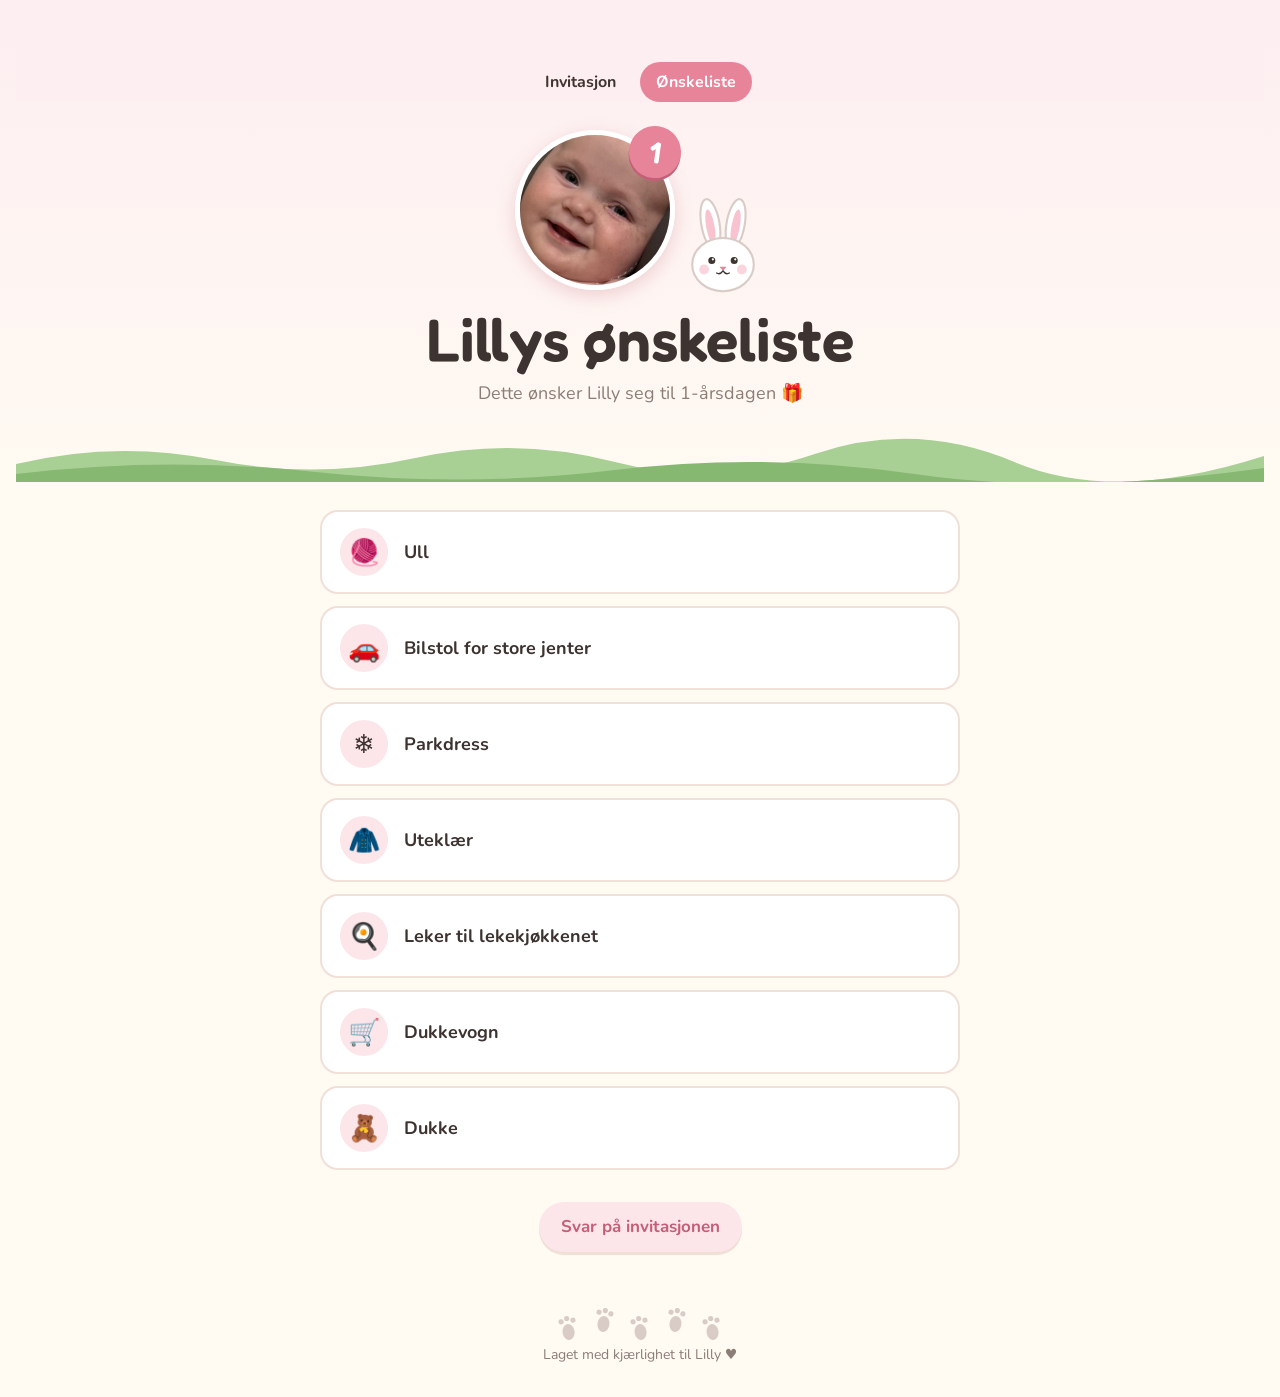
==== onskeliste.html @ 88087def "Selskapsinvitasjon, ønskeliste og flere bilder - Dato, tid, sted og servering for bursdagsselskapet " ====
<!doctype html>
<html lang="no">
<head>
  <meta charset="utf-8">
  <meta name="viewport" content="width=device-width, initial-scale=1">
  <title>Lillys ønskeliste</title>
  <link rel="preconnect" href="https://fonts.googleapis.com">
  <link rel="preconnect" href="https://fonts.gstatic.com" crossorigin>
  <link href="https://fonts.googleapis.com/css2?family=Fredoka:wght@500;600&family=Nunito:wght@400;600;700&display=swap" rel="stylesheet">
  <link rel="stylesheet" href="style.css">
</head>
<body>
  <!-- Kanin og pote, brukt flere steder -->
  <svg width="0" height="0" style="position:absolute" aria-hidden="true">
    <symbol id="bunny" viewBox="0 0 120 140">
      <ellipse cx="42" cy="40" rx="13" ry="36" fill="var(--fur)" stroke="var(--fur-line)" stroke-width="3" transform="rotate(-10 42 40)"/>
      <ellipse cx="42" cy="44" rx="6" ry="25" fill="#f8c3cf" transform="rotate(-10 42 44)"/>
      <ellipse cx="78" cy="40" rx="13" ry="36" fill="var(--fur)" stroke="var(--fur-line)" stroke-width="3" transform="rotate(10 78 40)"/>
      <ellipse cx="78" cy="44" rx="6" ry="25" fill="#f8c3cf" transform="rotate(10 78 44)"/>
      <ellipse cx="60" cy="98" rx="44" ry="38" fill="var(--fur)" stroke="var(--fur-line)" stroke-width="3"/>
      <circle cx="44" cy="92" r="5" fill="var(--ink)"/>
      <circle cx="76" cy="92" r="5" fill="var(--ink)"/>
      <circle cx="45.5" cy="90.5" r="1.6" fill="#fff"/>
      <circle cx="77.5" cy="90.5" r="1.6" fill="#fff"/>
      <circle cx="33" cy="105" r="7" fill="#f8c3cf" opacity=".7"/>
      <circle cx="87" cy="105" r="7" fill="#f8c3cf" opacity=".7"/>
      <path d="M55 101 h10 l-5 6 z" fill="var(--accent)"/>
      <path d="M60 107 q-4 6 -9 3 M60 107 q4 6 9 3" fill="none" stroke="var(--ink)" stroke-width="2" stroke-linecap="round"/>
    </symbol>
    <symbol id="paw" viewBox="0 0 18 24">
      <ellipse cx="9" cy="16" rx="6" ry="8"/>
      <circle cx="3" cy="5" r="2.6"/><circle cx="9" cy="2.6" r="2.6"/><circle cx="15" cy="5" r="2.6"/>
    </symbol>
  </svg>

  <header>
    <nav class="topnav" aria-label="Sider">
      <a href="index.html">Invitasjon</a>
      <a href="onskeliste.html" aria-current="page">Ønskeliste</a>
    </nav>
    <div class="hero-row" style="margin-top: 28px">
      <div class="hero-photo">
        <img src="bilder/lilly-hero.jpg" alt="Lilly smiler" width="160" height="160">
        <div class="badge" aria-hidden="true">1</div>
      </div>
      <div class="hero-bunny" aria-hidden="true">
        <svg viewBox="0 0 120 140"><use href="#bunny"/></svg>
      </div>
    </div>
    <h1>Lillys ønskeliste</h1>
    <p class="sub">Dette ønsker Lilly seg til 1-årsdagen 🎁</p>
    <svg class="meadow" viewBox="0 0 1000 48" preserveAspectRatio="none" aria-hidden="true">
      <path d="M0 30 Q80 6 160 26 T320 24 T480 28 T640 20 T800 28 T1000 22 V48 H0 Z" fill="var(--grass)"/>
      <path d="M0 40 Q120 22 240 38 T480 36 T720 40 T1000 34 V48 H0 Z" fill="var(--grass-dark)"/>
    </svg>
  </header>

  <div class="wrap">
    <main>
      <ul class="wishlist">
        <li><span class="ico" aria-hidden="true">🧶</span>Ull</li>
        <li><span class="ico" aria-hidden="true">🚗</span>Bilstol for store jenter</li>
        <li><span class="ico" aria-hidden="true">❄️</span>Parkdress</li>
        <li><span class="ico" aria-hidden="true">🧥</span>Uteklær</li>
        <li><span class="ico" aria-hidden="true">🍳</span>Leker til lekekjøkkenet</li>
        <li><span class="ico" aria-hidden="true">🛒</span>Dukkevogn</li>
        <li><span class="ico" aria-hidden="true">🧸</span>Dukke</li>
      </ul>
      <p class="page-end"><a class="btn ghost" href="index.html#rsvp">Svar på invitasjonen</a></p>
    </main>

    <footer>
      <div class="tracks" aria-hidden="true">
        <svg><use href="#paw"/></svg><svg><use href="#paw"/></svg><svg><use href="#paw"/></svg>
        <svg><use href="#paw"/></svg><svg><use href="#paw"/></svg>
      </div>
      Laget med kjærlighet til Lilly ♥
    </footer>
  </div>
</body>
</html>
---- style.css ----
:root {
      --bg: #fffaf2;
      --card: #ffffff;
      --ink: #3d3330;
      --muted: #8c7d76;
      --accent: #e8849a;
      --accent-dark: #c45f78;
      --soft: #fde6ea;
      --line: #f0e0d8;
      --grass: #a8cf94;
      --grass-dark: #86b872;
      --carrot: #f29a4a;
      --fur: #ffffff;
      --fur-line: #d9ccc6;
    }
    * { box-sizing: border-box; }
    body {
      margin: 0;
      background: var(--bg);
      color: var(--ink);
      font-family: "Nunito", system-ui, sans-serif;
      line-height: 1.5;
    }
    .wrap { max-width: 1000px; margin: 0 auto; padding: 0 16px; }
    h1, h2, .fredoka { font-family: "Fredoka", "Nunito", sans-serif; font-weight: 600; }

    /* Toppen: kanin på en eng */
    header {
      text-align: center; padding: 48px 16px 0;
      background: linear-gradient(#fdeef1, var(--bg));
      overflow: hidden;
    }
    .hero-row { display: flex; justify-content: center; align-items: flex-end; gap: 6px; }
    .hero-photo { position: relative; width: 160px; height: 160px; }
    .hero-photo img {
      width: 100%; height: 100%; object-fit: cover; display: block;
      border-radius: 50%; border: 5px solid #fff; box-shadow: 0 6px 18px rgba(196, 95, 120, .25);
    }
    .hero-bunny { width: 84px; margin-bottom: -4px; }
    .hero-bunny svg { width: 84px; height: auto; display: block; animation: hop 3.2s ease-in-out infinite; }
    .badge {
      position: absolute; right: -6px; top: -4px;
      width: 52px; height: 52px; border-radius: 50%;
      display: grid; place-items: center;
      background: var(--accent); color: #fff;
      font-family: "Fredoka", sans-serif; font-weight: 600; font-size: 30px;
      box-shadow: 0 3px 0 var(--accent-dark);
      transform: rotate(8deg);
    }
    @keyframes hop {
      0%, 70%, 100% { transform: translateY(0); }
      80% { transform: translateY(-14px); }
      90% { transform: translateY(0); }
    }
    @media (prefers-reduced-motion: reduce) { .hero-bunny svg { animation: none; } }
    h1 { font-size: clamp(36px, 8vw, 60px); line-height: 1.1; margin: 16px 0 8px; }
    .eyebrow { display: inline-block; margin: 0 0 4px; padding: 4px 14px; border-radius: 999px; background: var(--soft); color: var(--accent-dark); font-weight: 700; font-size: 14px; }
    .sub { color: var(--muted); font-size: 18px; margin: 0 0 28px; }
    .topnav { display: flex; justify-content: center; gap: 8px; padding: 14px 16px 0; background: #fdeef1; }
    .topnav a { padding: 8px 16px; border-radius: 999px; color: var(--ink); font-weight: 700; text-decoration: none; }
    .topnav a:hover { background: var(--soft); }
    .topnav a[aria-current="page"] { background: var(--accent); color: #fff; }
    .topnav a:focus-visible, .btn:focus-visible { outline: 2px solid var(--accent-dark); outline-offset: 2px; }
    .meadow { display: block; width: 100%; height: 48px; margin-top: -1px; }

    /* Bildegalleri */
    .gallery { columns: 2; column-gap: 12px; margin-top: 32px; }
    @media (min-width: 720px) { .gallery { columns: 3; } }
    .photo {
      break-inside: avoid; margin: 0 0 12px;
      border-radius: 18px; overflow: hidden; background: var(--soft);
    }
    .photo img { display: block; width: 100%; height: auto; }
    .placeholder {
      display: grid; place-content: center; justify-items: center; gap: 6px;
      color: var(--accent-dark); font-weight: 700; font-size: 14px;
      background: var(--soft);
    }
    .placeholder svg { width: 44px; height: auto; opacity: .55; }

    /* Skjema med kanin som titter over kanten */
    .rsvp {
      position: relative;
      max-width: 440px; margin: 120px auto 56px;
      background: var(--card); border: 2px solid var(--line);
      border-radius: 24px; padding: 32px 24px 28px;
    }
    .peek {
      position: absolute; left: 50%; top: -86px; width: 96px;
      transform: translateX(-50%); z-index: -1;
    }
    .rsvp h2 { font-size: 30px; margin: 0 0 8px; text-align: center; }
    .rsvp .lead { text-align: center; color: var(--muted); margin: 0 0 20px; }
    label.field { display: block; font-weight: 700; margin-bottom: 6px; }
    input[type="text"] {
      width: 100%; padding: 12px 14px; font: inherit;
      border: 2px solid var(--line); border-radius: 14px; background: var(--bg);
    }
    input[type="text"]:focus { outline: 2px solid var(--accent); outline-offset: 1px; }
    .choices { display: grid; grid-template-columns: 1fr 1fr; gap: 10px; margin: 18px 0 22px; border: 0; padding: 0; }
    .choices legend { font-weight: 700; margin-bottom: 6px; padding: 0; }
    .choices label { display: flex; }
    .choices label { position: relative; }
    .choices input { position: absolute; opacity: 0; width: 1px; height: 1px; }
    .choices span {
      flex: 1; display: grid; place-items: center; text-align: center; padding: 12px; cursor: pointer;
      border: 2px solid var(--line); border-radius: 14px; font-weight: 600;
    }
    .choices input:checked + span { background: var(--soft); border-color: var(--accent); color: var(--accent-dark); }
    .choices input:focus-visible + span { outline: 2px solid var(--accent); outline-offset: 1px; }
    .honey { position: absolute; left: -9999px; }
    button {
      width: 100%; padding: 14px; font: inherit; font-weight: 700; font-size: 17px;
      color: #fff; background: var(--accent); border: 0; border-radius: 999px; cursor: pointer;
      box-shadow: 0 3px 0 var(--accent-dark);
    }
    button:hover { background: var(--accent-dark); }
    button:active { transform: translateY(2px); box-shadow: 0 1px 0 var(--accent-dark); }
    button:disabled { opacity: .6; cursor: default; }
    .msg { text-align: center; margin: 14px 0 0; min-height: 1.5em; font-weight: 600; }
    .msg.error { color: #b3261e; }
    .thanks { text-align: center; font-size: 18px; }
    .thanks strong { display: block; font-family: "Fredoka", sans-serif; font-weight: 600; font-size: 28px; margin-bottom: 4px; }

    /* Bunnen: kaninspor */
    footer { text-align: center; color: var(--muted); font-size: 14px; padding-bottom: 32px; }
    .tracks { display: flex; justify-content: center; gap: 18px; margin-bottom: 12px; }
    .tracks svg { width: 18px; height: 24px; fill: var(--fur-line); }
    .tracks svg:nth-child(odd) { transform: translateY(8px) rotate(-8deg); }
    .tracks svg:nth-child(even) { transform: rotate(8deg); }
  
    /* Selskapet: tid, sted og servering */
    .party {
      max-width: 640px; margin: 8px auto 0; padding: 28px 24px;
      background: var(--card); border: 2px solid var(--line); border-radius: 24px; text-align: center;
    }
    .party h2 { font-size: 30px; margin: 0 0 4px; }
    .party .lead { margin: 0 0 20px; color: var(--muted); }
    .facts { display: grid; grid-template-columns: repeat(auto-fit, minmax(210px, 1fr)); gap: 12px; margin: 0; padding: 0; list-style: none; text-align: left; }
    .facts li { display: flex; gap: 12px; align-items: center; padding: 12px 14px; background: var(--bg); border: 2px solid var(--line); border-radius: 16px; }
    .facts .ico { font-size: 26px; line-height: 1; }
    .facts small { display: block; color: var(--muted); font-weight: 600; }
    .facts strong { font-family: "Fredoka", "Nunito", sans-serif; font-weight: 600; font-size: 19px; }
    .actions { display: flex; flex-wrap: wrap; justify-content: center; gap: 10px; margin-top: 22px; }
    .btn {
      display: inline-block; width: auto; padding: 12px 22px; font-weight: 700; font-size: 17px; text-decoration: none;
      color: #fff; background: var(--accent); border-radius: 999px; box-shadow: 0 3px 0 var(--accent-dark);
    }
    .btn:hover { background: var(--accent-dark); }
    .btn.ghost { color: var(--accent-dark); background: var(--soft); box-shadow: 0 3px 0 var(--line); }
    .btn.ghost:hover { background: #fbd6dd; }
    .section-title { text-align: center; font-size: 28px; margin: 40px 0 0; }

    /* Ønskeliste */
    .wishlist { list-style: none; margin: 28px auto 0; padding: 0; max-width: 640px; display: grid; gap: 12px; }
    .wishlist li {
      display: flex; align-items: center; gap: 16px; padding: 16px 18px;
      background: var(--card); border: 2px solid var(--line); border-radius: 18px;
      font-size: 18px; font-weight: 700;
    }
    .wishlist .ico { flex: none; width: 48px; height: 48px; display: grid; place-items: center; font-size: 26px; background: var(--soft); border-radius: 50%; }
    .page-end { text-align: center; margin: 32px 0 56px; }
    html { scroll-behavior: smooth; }
    @media (prefers-reduced-motion: reduce) { html { scroll-behavior: auto; } }
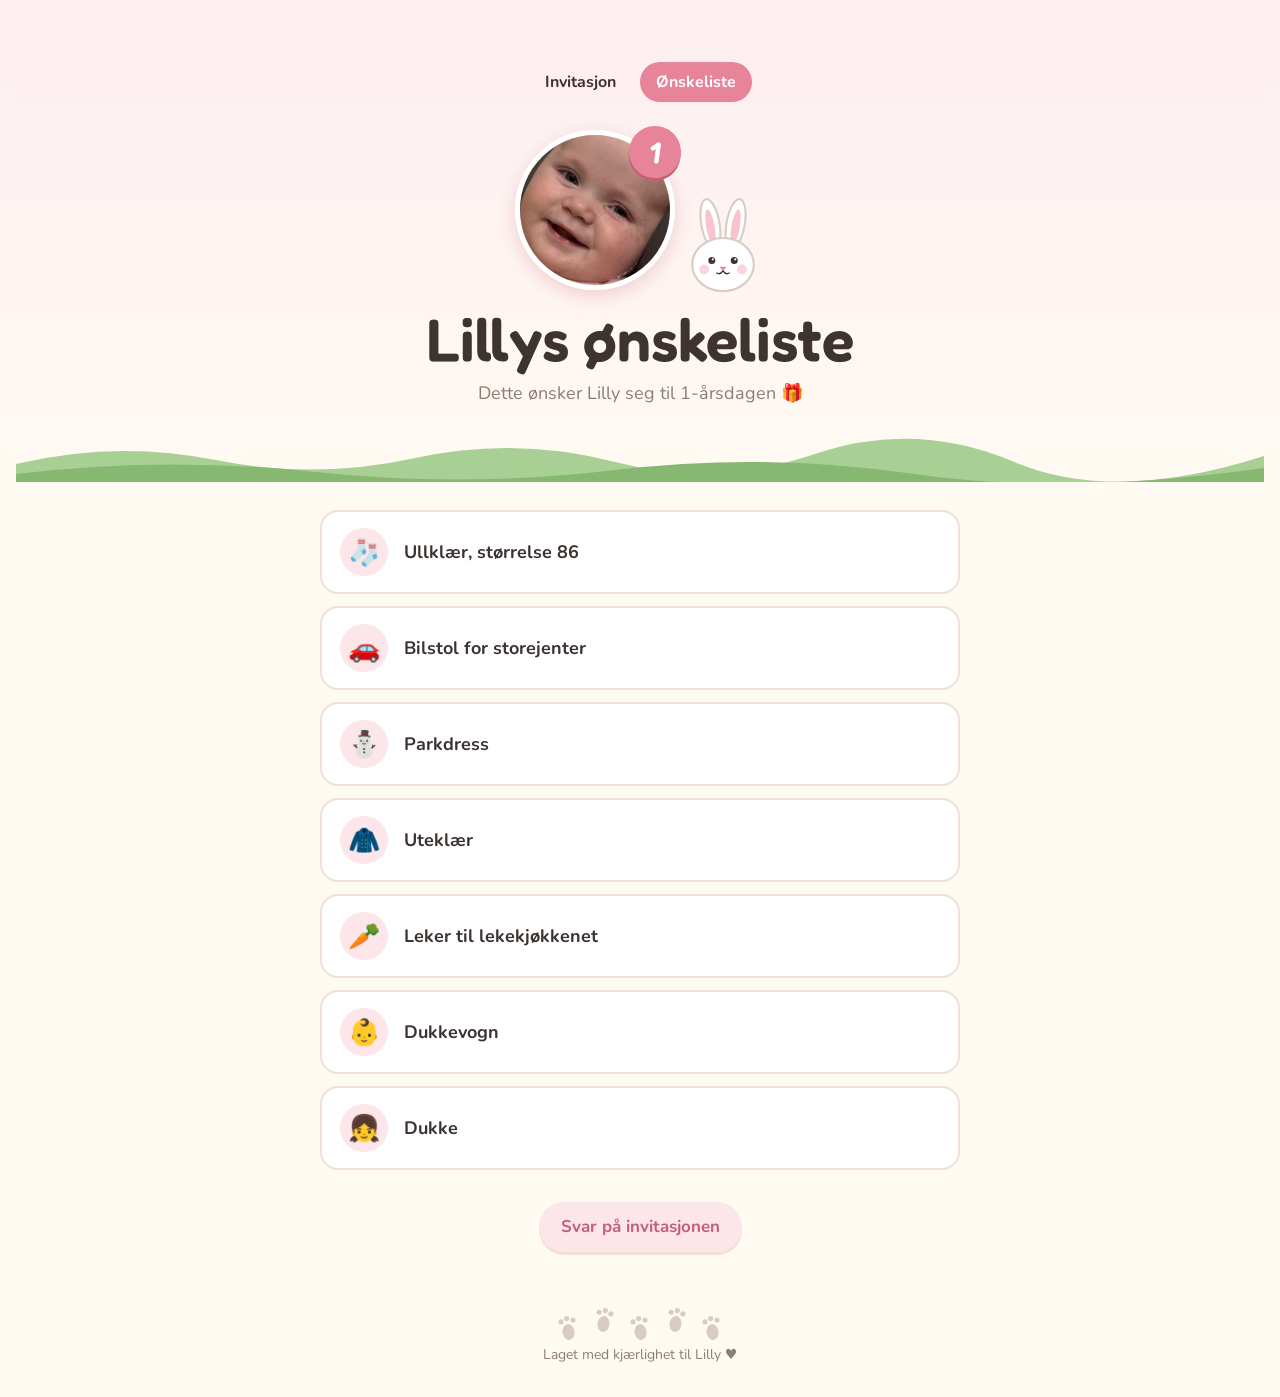
==== commit 83bee58a: "Ønskeliste: ikoner som passer bedre, ullklær str. 86, storejenter Co-Authored-By: Claude Sonnet 5.5 " ====
--- a/onskeliste.html
+++ b/onskeliste.html
@@ -58,13 +58,13 @@
   <div class="wrap">
     <main>
       <ul class="wishlist">
-        <li><span class="ico" aria-hidden="true">🧶</span>Ull</li>
-        <li><span class="ico" aria-hidden="true">🚗</span>Bilstol for store jenter</li>
-        <li><span class="ico" aria-hidden="true">❄️</span>Parkdress</li>
+        <li><span class="ico" aria-hidden="true">🧦</span>Ullklær, størrelse 86</li>
+        <li><span class="ico" aria-hidden="true">🚗</span>Bilstol for storejenter</li>
+        <li><span class="ico" aria-hidden="true">⛄</span>Parkdress</li>
         <li><span class="ico" aria-hidden="true">🧥</span>Uteklær</li>
-        <li><span class="ico" aria-hidden="true">🍳</span>Leker til lekekjøkkenet</li>
-        <li><span class="ico" aria-hidden="true">🛒</span>Dukkevogn</li>
-        <li><span class="ico" aria-hidden="true">🧸</span>Dukke</li>
+        <li><span class="ico" aria-hidden="true">🥕</span>Leker til lekekjøkkenet</li>
+        <li><span class="ico" aria-hidden="true">👶</span>Dukkevogn</li>
+        <li><span class="ico" aria-hidden="true">👧</span>Dukke</li>
       </ul>
       <p class="page-end"><a class="btn ghost" href="index.html#rsvp">Svar på invitasjonen</a></p>
     </main>
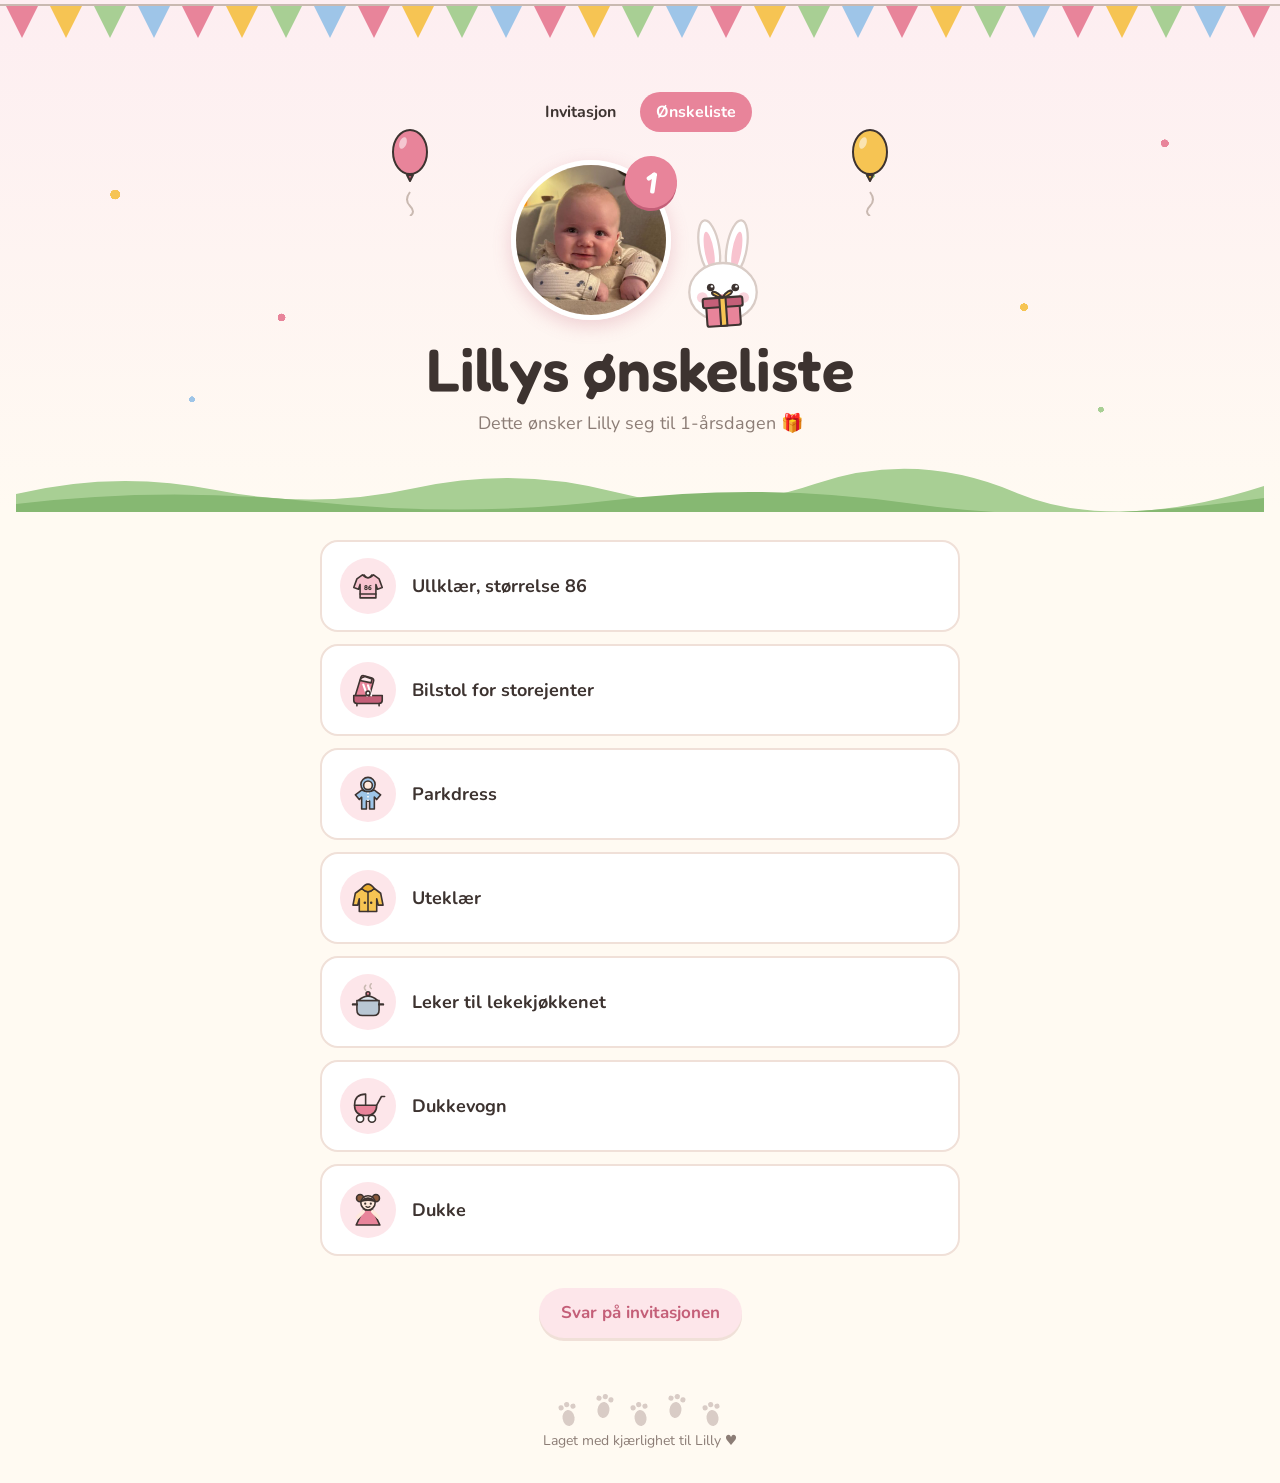
==== commit f3a4ea64: "Egne ikoner til ønskelisten og lekende topp med girlander, ballonger og gave Co-Authored-By: Claude " ====
--- a/onskeliste.html
+++ b/onskeliste.html
@@ -34,6 +34,30 @@
   </svg>
 
   <header>
+    <svg class="bunting" aria-hidden="true">
+      <defs>
+        <pattern id="flags" width="176" height="46" patternUnits="userSpaceOnUse">
+          <polygon points="6,6 38,6 22,38" fill="#e8849a"/>
+          <polygon points="50,6 82,6 66,38" fill="#f6c453"/>
+          <polygon points="94,6 126,6 110,38" fill="#a8cf94"/>
+          <polygon points="138,6 170,6 154,38" fill="#9ec5e8"/>
+        </pattern>
+      </defs>
+      <rect x="0" y="0" width="100%" height="46" fill="url(#flags)"/>
+      <line x1="0" y1="5" x2="100%" y2="5" stroke="#c9b9b1" stroke-width="2"/>
+    </svg>
+    <svg class="balloon left" viewBox="0 0 40 90" aria-hidden="true">
+      <path d="M20 66 q-6 8 0 14 q6 6 0 10" fill="none" stroke="#c9b9b1" stroke-width="2"/>
+      <ellipse cx="20" cy="26" rx="17" ry="22" fill="#e8849a" stroke="#3d3330" stroke-width="2"/>
+      <path d="M17 49 h6 l-3 6z" fill="#c45f78" stroke="#3d3330" stroke-width="2" stroke-linejoin="round"/>
+      <ellipse cx="13" cy="17" rx="3.5" ry="6" fill="#fff" opacity=".55" transform="rotate(20 13 17)"/>
+    </svg>
+    <svg class="balloon right" viewBox="0 0 40 90" aria-hidden="true">
+      <path d="M20 66 q6 8 0 14 q-6 6 0 10" fill="none" stroke="#c9b9b1" stroke-width="2"/>
+      <ellipse cx="20" cy="26" rx="17" ry="22" fill="#f6c453" stroke="#3d3330" stroke-width="2"/>
+      <path d="M17 49 h6 l-3 6z" fill="#e9ad2f" stroke="#3d3330" stroke-width="2" stroke-linejoin="round"/>
+      <ellipse cx="13" cy="17" rx="3.5" ry="6" fill="#fff" opacity=".55" transform="rotate(20 13 17)"/>
+    </svg>
     <nav class="topnav" aria-label="Sider">
       <a href="index.html">Invitasjon</a>
       <a href="onskeliste.html" aria-current="page">Ønskeliste</a>
@@ -44,7 +68,8 @@
         <div class="badge" aria-hidden="true">1</div>
       </div>
       <div class="hero-bunny" aria-hidden="true">
-        <svg viewBox="0 0 120 140"><use href="#bunny"/></svg>
+        <svg class="bunny" viewBox="0 0 120 140"><use href="#bunny"/></svg>
+        <svg class="gift" viewBox="0 0 44 44"><rect x="6" y="19" width="32" height="21" rx="2" fill="#e8849a" stroke="#3d3330" stroke-width="2" stroke-linejoin="round"/><rect x="3" y="13" width="38" height="9" rx="2" fill="#c45f78" stroke="#3d3330" stroke-width="2" stroke-linejoin="round"/><rect x="19" y="13" width="6" height="27" fill="#f6c453" stroke="#3d3330" stroke-width="2" stroke-linejoin="round"/><path d="M22 13 C13 1 6 10 22 13 C38 10 31 1 22 13Z" fill="#f6c453" stroke="#3d3330" stroke-width="2" stroke-linejoin="round"/></svg>
       </div>
     </div>
     <h1>Lillys ønskeliste</h1>
@@ -58,13 +83,41 @@
   <div class="wrap">
     <main>
       <ul class="wishlist">
-        <li><span class="ico" aria-hidden="true">🧦</span>Ullklær, størrelse 86</li>
-        <li><span class="ico" aria-hidden="true">🚗</span>Bilstol for storejenter</li>
-        <li><span class="ico" aria-hidden="true">⛄</span>Parkdress</li>
-        <li><span class="ico" aria-hidden="true">🧥</span>Uteklær</li>
-        <li><span class="ico" aria-hidden="true">🥕</span>Leker til lekekjøkkenet</li>
-        <li><span class="ico" aria-hidden="true">👶</span>Dukkevogn</li>
-        <li><span class="ico" aria-hidden="true">👧</span>Dukke</li>
+        <li><span class="ico" aria-hidden="true"><svg viewBox="0 0 48 48" width="34" height="34"><path d="M17 10 L10 15 L6 26 L12 28 L14 22 V39 H34 V22 L36 28 L42 26 L38 15 L31 10 Q24 17 17 10Z" fill="#f8c3cf" stroke="#3d3330" stroke-width="2" stroke-linejoin="round" stroke-linecap="round"/>
+<path d="M14 34 H34" fill="none" stroke="#3d3330" stroke-width="2" stroke-linejoin="round" stroke-linecap="round"/>
+<path d="M19 10 Q24 17 29 10" fill="#fde6ea" stroke="#3d3330" stroke-width="2" stroke-linejoin="round" stroke-linecap="round"/>
+<text x="24" y="29" text-anchor="middle" font-family="Fredoka, sans-serif" font-weight="600" font-size="9" fill="#3d3330">86</text></svg></span>Ullklær, størrelse 86</li>
+        <li><span class="ico" aria-hidden="true"><svg viewBox="0 0 48 48" width="34" height="34"><path d="M6 31 H42 V37 Q42 41 38 41 H10 Q6 41 6 37Z" fill="#c45f78" stroke="#3d3330" stroke-width="2" stroke-linejoin="round" stroke-linecap="round"/>
+<path d="M8 31 L15 8 Q16 5 19 6 L29 9 Q32 10 31 13 L26 31Z" fill="#e8849a" stroke="#3d3330" stroke-width="2" stroke-linejoin="round" stroke-linecap="round"/>
+<path d="M15.5 9 L20 7 L29 10 L28 15 L14 12Z" fill="#fde6ea" stroke="#3d3330" stroke-width="2" stroke-linejoin="round" stroke-linecap="round"/>
+<path d="M18 17 L23 31 M24 18 L28 31" fill="none" stroke="#fff" stroke-width="2.6" stroke-linecap="round"/>
+<circle cx="24" cy="28" r="2.6" fill="#fff" stroke="#3d3330" stroke-width="2" stroke-linejoin="round" stroke-linecap="round"/>
+<path d="M10 41 V44 M38 41 V44" fill="none" stroke="#3d3330" stroke-width="2" stroke-linejoin="round" stroke-linecap="round"/></svg></span>Bilstol for storejenter</li>
+        <li><span class="ico" aria-hidden="true"><svg viewBox="0 0 48 48" width="34" height="34"><path d="M16 19 Q24 23 32 19 L40 25 L35 31 L32 28 V43 H26 V33 H22 V43 H16 V28 L13 31 L8 25Z" fill="#9ec5e8" stroke="#3d3330" stroke-width="2" stroke-linejoin="round" stroke-linecap="round"/>
+<circle cx="24" cy="12" r="9" fill="#9ec5e8" stroke="#3d3330" stroke-width="2" stroke-linejoin="round" stroke-linecap="round"/>
+<circle cx="24" cy="13" r="5.5" fill="#ffe9dc" stroke="#3d3330" stroke-width="2" stroke-linejoin="round" stroke-linecap="round"/>
+<path d="M24 22 V33" fill="none" stroke="#fff" stroke-width="2" stroke-dasharray="2 2.4"/></svg></span>Parkdress</li>
+        <li><span class="ico" aria-hidden="true"><svg viewBox="0 0 48 48" width="34" height="34"><path d="M16 12 L8 18 L5 33 H11 L13 25 V41 H35 V25 L37 33 H43 L40 18 L32 12 Q24 20 16 12Z" fill="#f6c453" stroke="#3d3330" stroke-width="2" stroke-linejoin="round" stroke-linecap="round"/>
+<path d="M16 12 Q24 1 32 12 Q24 20 16 12Z" fill="#e9ad2f" stroke="#3d3330" stroke-width="2" stroke-linejoin="round" stroke-linecap="round"/>
+<path d="M24 17 V41" fill="none" stroke="#3d3330" stroke-width="2" stroke-linejoin="round" stroke-linecap="round"/>
+<circle cx="20" cy="30" r="1.6" fill="#3d3330"/><circle cx="28" cy="30" r="1.6" fill="#3d3330"/></svg></span>Uteklær</li>
+        <li><span class="ico" aria-hidden="true"><svg viewBox="0 0 48 48" width="34" height="34"><path d="M10 22 H38 V34 Q38 41 31 41 H17 Q10 41 10 34Z" fill="#b9c7d4" stroke="#3d3330" stroke-width="2" stroke-linejoin="round" stroke-linecap="round"/>
+<path d="M10 27 H5 M38 27 H43" fill="none" stroke="#3d3330" stroke-width="3" stroke-linecap="round"/>
+<path d="M12 22 Q24 11 36 22Z" fill="#dbe4ec" stroke="#3d3330" stroke-width="2" stroke-linejoin="round" stroke-linecap="round"/>
+<circle cx="24" cy="13.5" r="2.4" fill="#e8849a" stroke="#3d3330" stroke-width="2" stroke-linejoin="round" stroke-linecap="round"/>
+<path d="M17 8 q-3 -3 0 -6 M24 6 q-3 -3 0 -6" fill="none" stroke="#c9b9b1" stroke-width="2" stroke-linecap="round" transform="translate(4 1)"/></svg></span>Leker til lekekjøkkenet</li>
+        <li><span class="ico" aria-hidden="true"><svg viewBox="0 0 48 48" width="34" height="34"><path d="M7 23 H35 Q35 36 21 36 Q7 36 7 23Z" fill="#e8849a" stroke="#3d3330" stroke-width="2" stroke-linejoin="round" stroke-linecap="round"/>
+<path d="M7 23 Q7 9 21 9 V23Z" fill="#fde6ea" stroke="#3d3330" stroke-width="2" stroke-linejoin="round" stroke-linecap="round"/>
+<path d="M35 23 L41 12 H45" fill="none" stroke="#3d3330" stroke-width="2" stroke-linejoin="round" stroke-linecap="round"/>
+<circle cx="14" cy="40" r="4.5" fill="#fff" stroke="#3d3330" stroke-width="2" stroke-linejoin="round" stroke-linecap="round"/><circle cx="29" cy="40" r="4.5" fill="#fff" stroke="#3d3330" stroke-width="2" stroke-linejoin="round" stroke-linecap="round"/>
+<path d="M14 36 V35 M29 36 V35" fill="none" stroke="#3d3330" stroke-width="2" stroke-linejoin="round" stroke-linecap="round"/></svg></span>Dukkevogn</li>
+        <li><span class="ico" aria-hidden="true"><svg viewBox="0 0 48 48" width="34" height="34"><path d="M18 24 H30 L39 43 H9Z" fill="#e8849a" stroke="#3d3330" stroke-width="2" stroke-linejoin="round" stroke-linecap="round"/>
+<path d="M18 26 L11 33 M30 26 L37 33" fill="none" stroke="#ffe9dc" stroke-width="4.5" stroke-linecap="round"/>
+<circle cx="14" cy="9" r="4.5" fill="#8a5a3c" stroke="#3d3330" stroke-width="2" stroke-linejoin="round" stroke-linecap="round"/><circle cx="34" cy="9" r="4.5" fill="#8a5a3c" stroke="#3d3330" stroke-width="2" stroke-linejoin="round" stroke-linecap="round"/>
+<circle cx="24" cy="15" r="9" fill="#ffe9dc" stroke="#3d3330" stroke-width="2" stroke-linejoin="round" stroke-linecap="round"/>
+<path d="M15.5 13 Q24 5 32.5 13 Q24 10 15.5 13Z" fill="#8a5a3c" stroke="#3d3330" stroke-width="2" stroke-linejoin="round" stroke-linecap="round"/>
+<circle cx="20.5" cy="16" r="1.4" fill="#3d3330"/><circle cx="27.5" cy="16" r="1.4" fill="#3d3330"/>
+<path d="M21.5 19.5 Q24 21.5 26.5 19.5" fill="none" stroke="#3d3330" stroke-width="1.6" stroke-linecap="round"/></svg></span>Dukke</li>
       </ul>
       <p class="page-end"><a class="btn ghost" href="index.html#rsvp">Svar på invitasjonen</a></p>
     </main>
--- a/style.css
+++ b/style.css
@@ -26,6 +26,7 @@
 
     /* Toppen: kanin på en eng */
     header {
+      position: relative;
       text-align: center; padding: 48px 16px 0;
       background: linear-gradient(#fdeef1, var(--bg));
       overflow: hidden;
@@ -36,8 +37,9 @@
       width: 100%; height: 100%; object-fit: cover; display: block;
       border-radius: 50%; border: 5px solid #fff; box-shadow: 0 6px 18px rgba(196, 95, 120, .25);
     }
-    .hero-bunny { width: 84px; margin-bottom: -4px; }
-    .hero-bunny svg { width: 84px; height: auto; display: block; animation: hop 3.2s ease-in-out infinite; }
+    .hero-bunny { position: relative; width: 92px; margin-bottom: -4px; animation: hop 3.2s ease-in-out infinite; }
+    .hero-bunny svg.bunny { width: 92px; height: auto; display: block; }
+    .hero-bunny .gift { position: absolute; left: 50%; bottom: -6px; width: 46px; height: 46px; transform: translateX(-50%) rotate(-4deg); }
     .badge {
       position: absolute; right: -6px; top: -4px;
       width: 52px; height: 52px; border-radius: 50%;
@@ -52,11 +54,11 @@
       80% { transform: translateY(-14px); }
       90% { transform: translateY(0); }
     }
-    @media (prefers-reduced-motion: reduce) { .hero-bunny svg { animation: none; } }
+    @media (prefers-reduced-motion: reduce) { .hero-bunny { animation: none; } }
     h1 { font-size: clamp(36px, 8vw, 60px); line-height: 1.1; margin: 16px 0 8px; }
     .eyebrow { display: inline-block; margin: 0 0 4px; padding: 4px 14px; border-radius: 999px; background: var(--soft); color: var(--accent-dark); font-weight: 700; font-size: 14px; }
     .sub { color: var(--muted); font-size: 18px; margin: 0 0 28px; }
-    .topnav { display: flex; justify-content: center; gap: 8px; padding: 14px 16px 0; background: #fdeef1; }
+    .topnav { display: flex; justify-content: center; gap: 8px; padding: 14px 16px 0; }
     .topnav a { padding: 8px 16px; border-radius: 999px; color: var(--ink); font-weight: 700; text-decoration: none; }
     .topnav a:hover { background: var(--soft); }
     .topnav a[aria-current="page"] { background: var(--accent); color: #fff; }
@@ -158,7 +160,30 @@
       background: var(--card); border: 2px solid var(--line); border-radius: 18px;
       font-size: 18px; font-weight: 700;
     }
-    .wishlist .ico { flex: none; width: 48px; height: 48px; display: grid; place-items: center; font-size: 26px; background: var(--soft); border-radius: 50%; }
+    .wishlist .ico { flex: none; width: 56px; height: 56px; display: grid; place-items: center; background: var(--soft); border-radius: 50%; }
+    .wishlist .ico svg { width: 38px; height: 38px; display: block; }
     .page-end { text-align: center; margin: 32px 0 56px; }
     html { scroll-behavior: smooth; }
     @media (prefers-reduced-motion: reduce) { html { scroll-behavior: auto; } }
+
+    /* Toppen: girlander, ballonger og konfetti */
+    header::before {
+      content: ""; position: absolute; inset: 0; pointer-events: none;
+      background-image:
+        radial-gradient(circle 5px at 9% 38%, #f6c453 96%, transparent),
+        radial-gradient(circle 4px at 22% 62%, #e8849a 96%, transparent),
+        radial-gradient(circle 4px at 31% 30%, #9ec5e8 96%, transparent),
+        radial-gradient(circle 5px at 68% 34%, #a8cf94 96%, transparent),
+        radial-gradient(circle 4px at 80% 60%, #f6c453 96%, transparent),
+        radial-gradient(circle 4px at 91% 28%, #e8849a 96%, transparent),
+        radial-gradient(circle 3px at 15% 78%, #9ec5e8 96%, transparent),
+        radial-gradient(circle 3px at 86% 80%, #a8cf94 96%, transparent);
+    }
+    header > * { position: relative; z-index: 1; }
+    .bunting { position: absolute; top: 0; left: 0; width: 100%; height: 46px; display: block; z-index: 1; }
+    .balloon { position: absolute; top: 126px; width: 40px; height: 90px; z-index: 1; animation: float 4.5s ease-in-out infinite; }
+    .balloon.left { left: clamp(6px, calc(50% - 250px), 400px); }
+    .balloon.right { right: clamp(6px, calc(50% - 250px), 400px); animation-delay: -2s; }
+    @keyframes float { 0%, 100% { transform: translateY(0) rotate(-3deg); } 50% { transform: translateY(-8px) rotate(3deg); } }
+    @media (prefers-reduced-motion: reduce) { .balloon { animation: none; } }
+    .topnav { padding-top: 44px; }
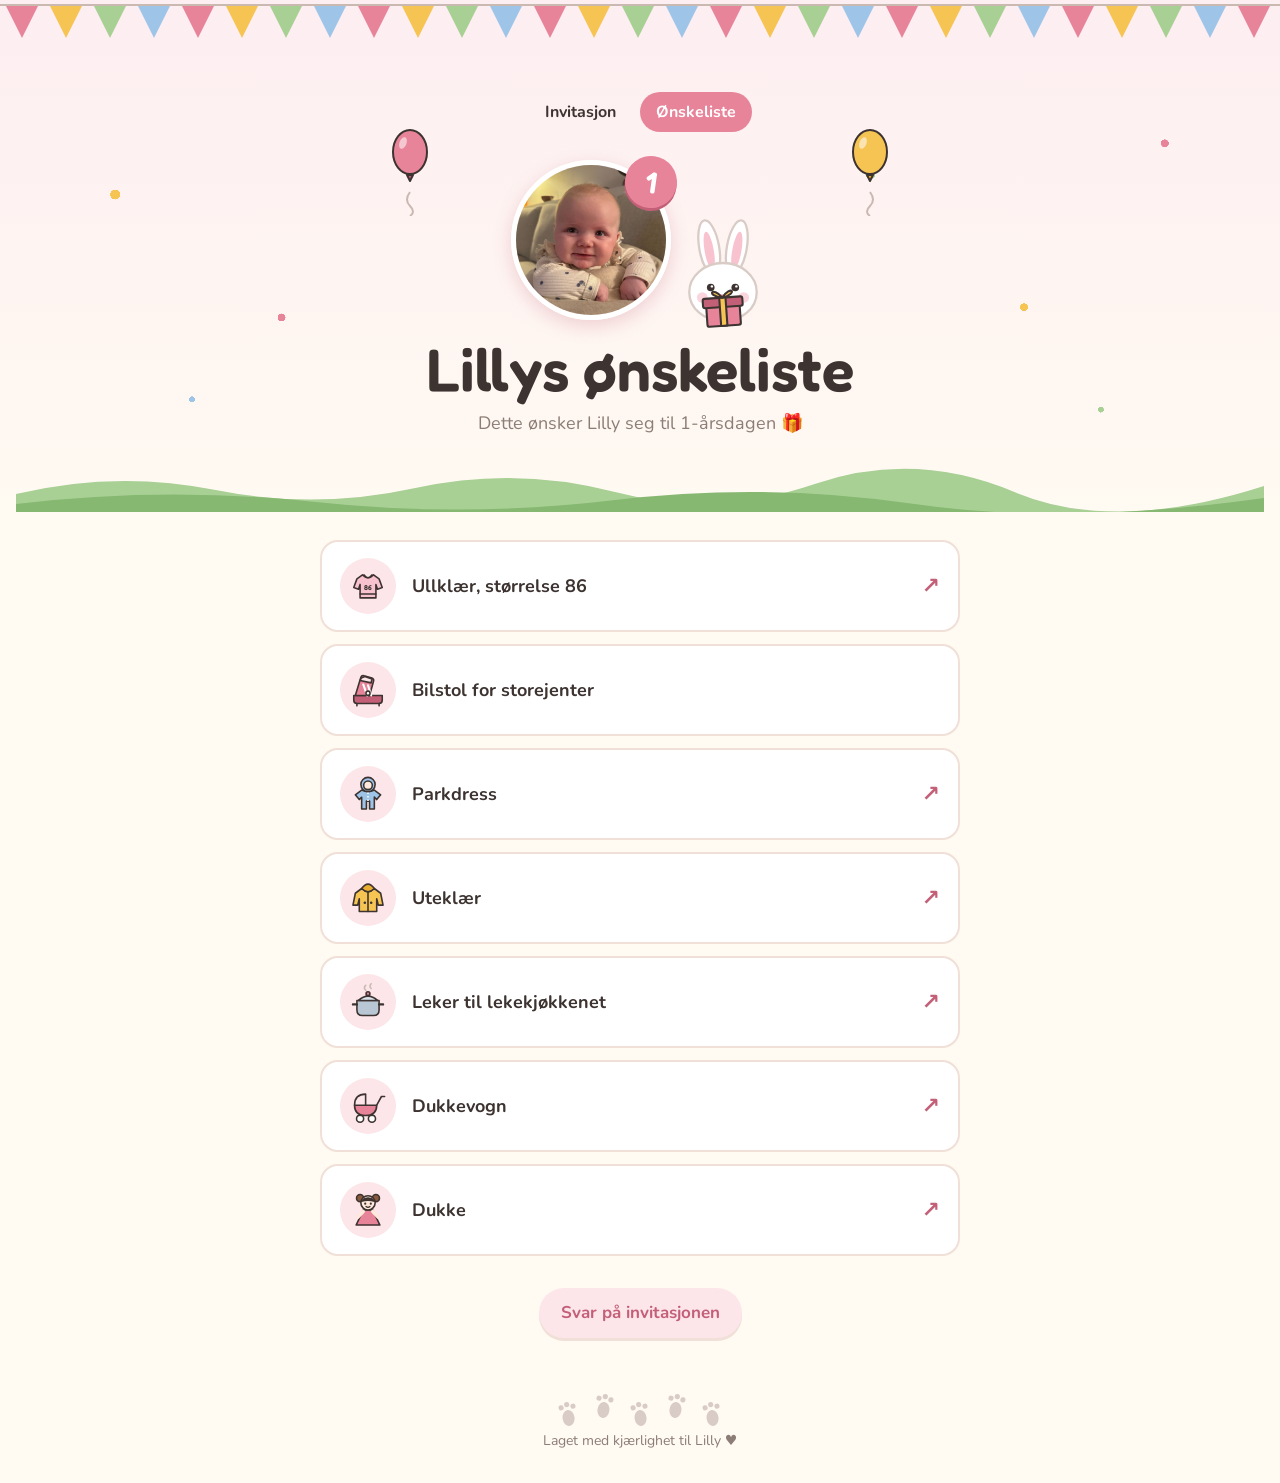
==== commit b61ca51e: "Ønskelisten: ønskene er klikkbare lenker til butikkene Co-Authored-By: Claude Sonnet 5.5 <noreply@an" ====
--- a/onskeliste.html
+++ b/onskeliste.html
@@ -83,41 +83,41 @@
   <div class="wrap">
     <main>
       <ul class="wishlist">
-        <li><span class="ico" aria-hidden="true"><svg viewBox="0 0 48 48" width="34" height="34"><path d="M17 10 L10 15 L6 26 L12 28 L14 22 V39 H34 V22 L36 28 L42 26 L38 15 L31 10 Q24 17 17 10Z" fill="#f8c3cf" stroke="#3d3330" stroke-width="2" stroke-linejoin="round" stroke-linecap="round"/>
+        <li><a class="wish" href="https://best-kids.no/collections/ull?filter.v.availability=1&amp;filter.v.option.size=86&amp;filter.v.price.gte=0&amp;filter.v.price.lte=999&amp;sort_by=created-descending" target="_blank" rel="noopener noreferrer"><span class="ico" aria-hidden="true"><svg viewBox="0 0 48 48" width="34" height="34"><path d="M17 10 L10 15 L6 26 L12 28 L14 22 V39 H34 V22 L36 28 L42 26 L38 15 L31 10 Q24 17 17 10Z" fill="#f8c3cf" stroke="#3d3330" stroke-width="2" stroke-linejoin="round" stroke-linecap="round"/>
 <path d="M14 34 H34" fill="none" stroke="#3d3330" stroke-width="2" stroke-linejoin="round" stroke-linecap="round"/>
 <path d="M19 10 Q24 17 29 10" fill="#fde6ea" stroke="#3d3330" stroke-width="2" stroke-linejoin="round" stroke-linecap="round"/>
-<text x="24" y="29" text-anchor="middle" font-family="Fredoka, sans-serif" font-weight="600" font-size="9" fill="#3d3330">86</text></svg></span>Ullklær, størrelse 86</li>
-        <li><span class="ico" aria-hidden="true"><svg viewBox="0 0 48 48" width="34" height="34"><path d="M6 31 H42 V37 Q42 41 38 41 H10 Q6 41 6 37Z" fill="#c45f78" stroke="#3d3330" stroke-width="2" stroke-linejoin="round" stroke-linecap="round"/>
+<text x="24" y="29" text-anchor="middle" font-family="Fredoka, sans-serif" font-weight="600" font-size="9" fill="#3d3330">86</text></svg></span><span class="wish-text">Ullklær, størrelse 86</span><span class="go" aria-hidden="true">↗</span><span class="sr">(åpnes i ny fane)</span></a></li>
+        <li><div class="wish"><span class="ico" aria-hidden="true"><svg viewBox="0 0 48 48" width="34" height="34"><path d="M6 31 H42 V37 Q42 41 38 41 H10 Q6 41 6 37Z" fill="#c45f78" stroke="#3d3330" stroke-width="2" stroke-linejoin="round" stroke-linecap="round"/>
 <path d="M8 31 L15 8 Q16 5 19 6 L29 9 Q32 10 31 13 L26 31Z" fill="#e8849a" stroke="#3d3330" stroke-width="2" stroke-linejoin="round" stroke-linecap="round"/>
 <path d="M15.5 9 L20 7 L29 10 L28 15 L14 12Z" fill="#fde6ea" stroke="#3d3330" stroke-width="2" stroke-linejoin="round" stroke-linecap="round"/>
 <path d="M18 17 L23 31 M24 18 L28 31" fill="none" stroke="#fff" stroke-width="2.6" stroke-linecap="round"/>
 <circle cx="24" cy="28" r="2.6" fill="#fff" stroke="#3d3330" stroke-width="2" stroke-linejoin="round" stroke-linecap="round"/>
-<path d="M10 41 V44 M38 41 V44" fill="none" stroke="#3d3330" stroke-width="2" stroke-linejoin="round" stroke-linecap="round"/></svg></span>Bilstol for storejenter</li>
-        <li><span class="ico" aria-hidden="true"><svg viewBox="0 0 48 48" width="34" height="34"><path d="M16 19 Q24 23 32 19 L40 25 L35 31 L32 28 V43 H26 V33 H22 V43 H16 V28 L13 31 L8 25Z" fill="#9ec5e8" stroke="#3d3330" stroke-width="2" stroke-linejoin="round" stroke-linecap="round"/>
+<path d="M10 41 V44 M38 41 V44" fill="none" stroke="#3d3330" stroke-width="2" stroke-linejoin="round" stroke-linecap="round"/></svg></span><span class="wish-text">Bilstol for storejenter</span></div></li>
+        <li><a class="wish" href="https://kattnakken.no/parkdress/vinterdress/baby/vinterparkdress-snoe-baby?variant=9697" target="_blank" rel="noopener noreferrer"><span class="ico" aria-hidden="true"><svg viewBox="0 0 48 48" width="34" height="34"><path d="M16 19 Q24 23 32 19 L40 25 L35 31 L32 28 V43 H26 V33 H22 V43 H16 V28 L13 31 L8 25Z" fill="#9ec5e8" stroke="#3d3330" stroke-width="2" stroke-linejoin="round" stroke-linecap="round"/>
 <circle cx="24" cy="12" r="9" fill="#9ec5e8" stroke="#3d3330" stroke-width="2" stroke-linejoin="round" stroke-linecap="round"/>
 <circle cx="24" cy="13" r="5.5" fill="#ffe9dc" stroke="#3d3330" stroke-width="2" stroke-linejoin="round" stroke-linecap="round"/>
-<path d="M24 22 V33" fill="none" stroke="#fff" stroke-width="2" stroke-dasharray="2 2.4"/></svg></span>Parkdress</li>
-        <li><span class="ico" aria-hidden="true"><svg viewBox="0 0 48 48" width="34" height="34"><path d="M16 12 L8 18 L5 33 H11 L13 25 V41 H35 V25 L37 33 H43 L40 18 L32 12 Q24 20 16 12Z" fill="#f6c453" stroke="#3d3330" stroke-width="2" stroke-linejoin="round" stroke-linecap="round"/>
+<path d="M24 22 V33" fill="none" stroke="#fff" stroke-width="2" stroke-dasharray="2 2.4"/></svg></span><span class="wish-text">Parkdress</span><span class="go" aria-hidden="true">↗</span><span class="sr">(åpnes i ny fane)</span></a></li>
+        <li><a class="wish" href="https://www.dressmykid.no/products/huttelihut-balaclava-bear-i-ullfleece-mahogany-rose?attrcomb=1-145" target="_blank" rel="noopener noreferrer"><span class="ico" aria-hidden="true"><svg viewBox="0 0 48 48" width="34" height="34"><path d="M16 12 L8 18 L5 33 H11 L13 25 V41 H35 V25 L37 33 H43 L40 18 L32 12 Q24 20 16 12Z" fill="#f6c453" stroke="#3d3330" stroke-width="2" stroke-linejoin="round" stroke-linecap="round"/>
 <path d="M16 12 Q24 1 32 12 Q24 20 16 12Z" fill="#e9ad2f" stroke="#3d3330" stroke-width="2" stroke-linejoin="round" stroke-linecap="round"/>
 <path d="M24 17 V41" fill="none" stroke="#3d3330" stroke-width="2" stroke-linejoin="round" stroke-linecap="round"/>
-<circle cx="20" cy="30" r="1.6" fill="#3d3330"/><circle cx="28" cy="30" r="1.6" fill="#3d3330"/></svg></span>Uteklær</li>
-        <li><span class="ico" aria-hidden="true"><svg viewBox="0 0 48 48" width="34" height="34"><path d="M10 22 H38 V34 Q38 41 31 41 H17 Q10 41 10 34Z" fill="#b9c7d4" stroke="#3d3330" stroke-width="2" stroke-linejoin="round" stroke-linecap="round"/>
+<circle cx="20" cy="30" r="1.6" fill="#3d3330"/><circle cx="28" cy="30" r="1.6" fill="#3d3330"/></svg></span><span class="wish-text">Uteklær</span><span class="go" aria-hidden="true">↗</span><span class="sr">(åpnes i ny fane)</span></a></li>
+        <li><a class="wish" href="https://lekeakademiet.no/leker/lekekjokken-lekemat.html" target="_blank" rel="noopener noreferrer"><span class="ico" aria-hidden="true"><svg viewBox="0 0 48 48" width="34" height="34"><path d="M10 22 H38 V34 Q38 41 31 41 H17 Q10 41 10 34Z" fill="#b9c7d4" stroke="#3d3330" stroke-width="2" stroke-linejoin="round" stroke-linecap="round"/>
 <path d="M10 27 H5 M38 27 H43" fill="none" stroke="#3d3330" stroke-width="3" stroke-linecap="round"/>
 <path d="M12 22 Q24 11 36 22Z" fill="#dbe4ec" stroke="#3d3330" stroke-width="2" stroke-linejoin="round" stroke-linecap="round"/>
 <circle cx="24" cy="13.5" r="2.4" fill="#e8849a" stroke="#3d3330" stroke-width="2" stroke-linejoin="round" stroke-linecap="round"/>
-<path d="M17 8 q-3 -3 0 -6 M24 6 q-3 -3 0 -6" fill="none" stroke="#c9b9b1" stroke-width="2" stroke-linecap="round" transform="translate(4 1)"/></svg></span>Leker til lekekjøkkenet</li>
-        <li><span class="ico" aria-hidden="true"><svg viewBox="0 0 48 48" width="34" height="34"><path d="M7 23 H35 Q35 36 21 36 Q7 36 7 23Z" fill="#e8849a" stroke="#3d3330" stroke-width="2" stroke-linejoin="round" stroke-linecap="round"/>
+<path d="M17 8 q-3 -3 0 -6 M24 6 q-3 -3 0 -6" fill="none" stroke="#c9b9b1" stroke-width="2" stroke-linecap="round" transform="translate(4 1)"/></svg></span><span class="wish-text">Leker til lekekjøkkenet</span><span class="go" aria-hidden="true">↗</span><span class="sr">(åpnes i ny fane)</span></a></li>
+        <li><a class="wish" href="https://www.boozt.com/no/no/little-dutch/little-dutch-metal-doll-stroller_32866480/230122673?volume=3&amp;st=699" target="_blank" rel="noopener noreferrer"><span class="ico" aria-hidden="true"><svg viewBox="0 0 48 48" width="34" height="34"><path d="M7 23 H35 Q35 36 21 36 Q7 36 7 23Z" fill="#e8849a" stroke="#3d3330" stroke-width="2" stroke-linejoin="round" stroke-linecap="round"/>
 <path d="M7 23 Q7 9 21 9 V23Z" fill="#fde6ea" stroke="#3d3330" stroke-width="2" stroke-linejoin="round" stroke-linecap="round"/>
 <path d="M35 23 L41 12 H45" fill="none" stroke="#3d3330" stroke-width="2" stroke-linejoin="round" stroke-linecap="round"/>
 <circle cx="14" cy="40" r="4.5" fill="#fff" stroke="#3d3330" stroke-width="2" stroke-linejoin="round" stroke-linecap="round"/><circle cx="29" cy="40" r="4.5" fill="#fff" stroke="#3d3330" stroke-width="2" stroke-linejoin="round" stroke-linecap="round"/>
-<path d="M14 36 V35 M29 36 V35" fill="none" stroke="#3d3330" stroke-width="2" stroke-linejoin="round" stroke-linecap="round"/></svg></span>Dukkevogn</li>
-        <li><span class="ico" aria-hidden="true"><svg viewBox="0 0 48 48" width="34" height="34"><path d="M18 24 H30 L39 43 H9Z" fill="#e8849a" stroke="#3d3330" stroke-width="2" stroke-linejoin="round" stroke-linecap="round"/>
+<path d="M14 36 V35 M29 36 V35" fill="none" stroke="#3d3330" stroke-width="2" stroke-linejoin="round" stroke-linecap="round"/></svg></span><span class="wish-text">Dukkevogn</span><span class="go" aria-hidden="true">↗</span><span class="sr">(åpnes i ny fane)</span></a></li>
+        <li><a class="wish" href="https://www.ringo.no/brand/baby-born/" target="_blank" rel="noopener noreferrer"><span class="ico" aria-hidden="true"><svg viewBox="0 0 48 48" width="34" height="34"><path d="M18 24 H30 L39 43 H9Z" fill="#e8849a" stroke="#3d3330" stroke-width="2" stroke-linejoin="round" stroke-linecap="round"/>
 <path d="M18 26 L11 33 M30 26 L37 33" fill="none" stroke="#ffe9dc" stroke-width="4.5" stroke-linecap="round"/>
 <circle cx="14" cy="9" r="4.5" fill="#8a5a3c" stroke="#3d3330" stroke-width="2" stroke-linejoin="round" stroke-linecap="round"/><circle cx="34" cy="9" r="4.5" fill="#8a5a3c" stroke="#3d3330" stroke-width="2" stroke-linejoin="round" stroke-linecap="round"/>
 <circle cx="24" cy="15" r="9" fill="#ffe9dc" stroke="#3d3330" stroke-width="2" stroke-linejoin="round" stroke-linecap="round"/>
 <path d="M15.5 13 Q24 5 32.5 13 Q24 10 15.5 13Z" fill="#8a5a3c" stroke="#3d3330" stroke-width="2" stroke-linejoin="round" stroke-linecap="round"/>
 <circle cx="20.5" cy="16" r="1.4" fill="#3d3330"/><circle cx="27.5" cy="16" r="1.4" fill="#3d3330"/>
-<path d="M21.5 19.5 Q24 21.5 26.5 19.5" fill="none" stroke="#3d3330" stroke-width="1.6" stroke-linecap="round"/></svg></span>Dukke</li>
+<path d="M21.5 19.5 Q24 21.5 26.5 19.5" fill="none" stroke="#3d3330" stroke-width="1.6" stroke-linecap="round"/></svg></span><span class="wish-text">Dukke</span><span class="go" aria-hidden="true">↗</span><span class="sr">(åpnes i ny fane)</span></a></li>
       </ul>
       <p class="page-end"><a class="btn ghost" href="index.html#rsvp">Svar på invitasjonen</a></p>
     </main>
--- a/style.css
+++ b/style.css
@@ -155,11 +155,13 @@
 
     /* Ønskeliste */
     .wishlist { list-style: none; margin: 28px auto 0; padding: 0; max-width: 640px; display: grid; gap: 12px; }
-    .wishlist li {
-      display: flex; align-items: center; gap: 16px; padding: 16px 18px;
-      background: var(--card); border: 2px solid var(--line); border-radius: 18px;
-      font-size: 18px; font-weight: 700;
-    }
+    .wishlist li { background: var(--card); border: 2px solid var(--line); border-radius: 18px; font-size: 18px; font-weight: 700; }
+    .wishlist .wish { display: flex; align-items: center; gap: 16px; padding: 16px 18px; color: inherit; text-decoration: none; border-radius: 16px; }
+    .wishlist a.wish:hover { background: var(--soft); }
+    .wishlist a.wish:focus-visible { outline: 2px solid var(--accent-dark); outline-offset: 2px; }
+    .wishlist .wish-text { flex: 1; min-width: 0; }
+    .wishlist .go { flex: none; color: var(--accent-dark); font-size: 22px; }
+    .sr { position: absolute; width: 1px; height: 1px; overflow: hidden; clip: rect(0 0 0 0); white-space: nowrap; }
     .wishlist .ico { flex: none; width: 56px; height: 56px; display: grid; place-items: center; background: var(--soft); border-radius: 50%; }
     .wishlist .ico svg { width: 38px; height: 38px; display: block; }
     .page-end { text-align: center; margin: 32px 0 56px; }
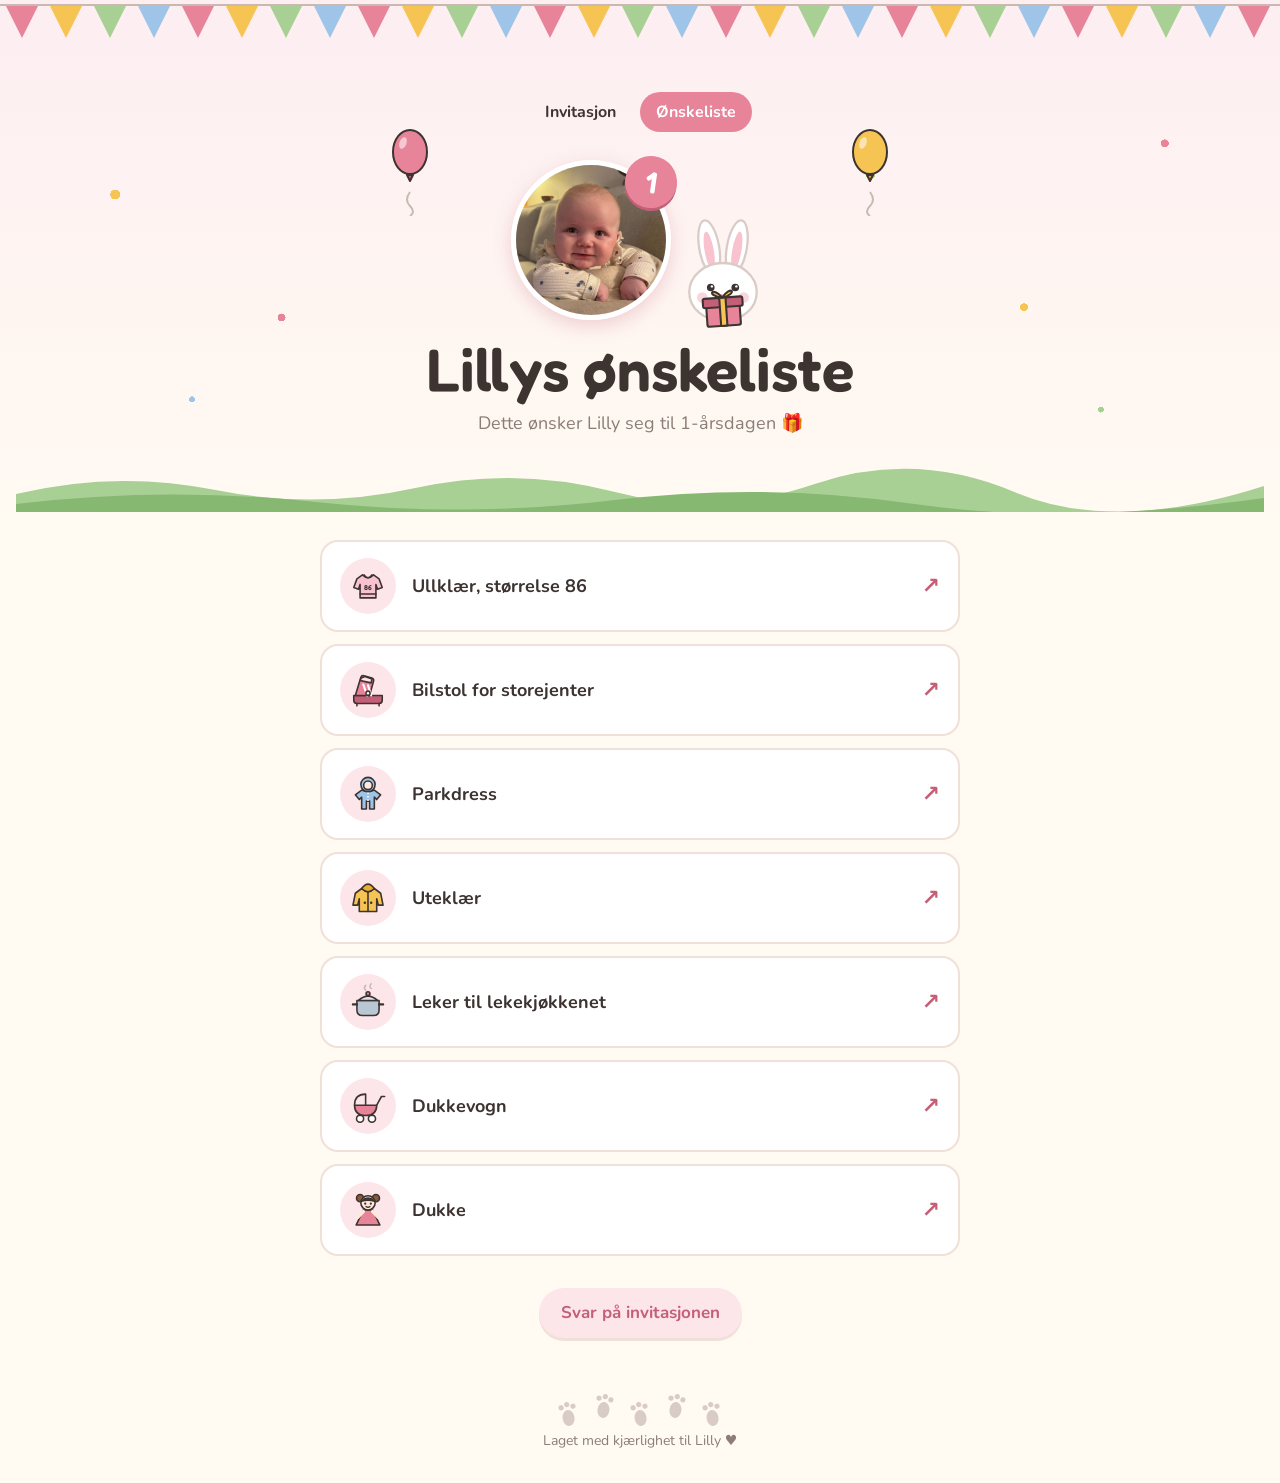
==== commit 703eecba: "Ønskelisten: lenke til bilstol for storejenter Co-Authored-By: Claude Sonnet 5.5 <noreply@anthropic." ====
--- a/onskeliste.html
+++ b/onskeliste.html
@@ -87,12 +87,12 @@
 <path d="M14 34 H34" fill="none" stroke="#3d3330" stroke-width="2" stroke-linejoin="round" stroke-linecap="round"/>
 <path d="M19 10 Q24 17 29 10" fill="#fde6ea" stroke="#3d3330" stroke-width="2" stroke-linejoin="round" stroke-linecap="round"/>
 <text x="24" y="29" text-anchor="middle" font-family="Fredoka, sans-serif" font-weight="600" font-size="9" fill="#3d3330">86</text></svg></span><span class="wish-text">Ullklær, størrelse 86</span><span class="go" aria-hidden="true">↗</span><span class="sr">(åpnes i ny fane)</span></a></li>
-        <li><div class="wish"><span class="ico" aria-hidden="true"><svg viewBox="0 0 48 48" width="34" height="34"><path d="M6 31 H42 V37 Q42 41 38 41 H10 Q6 41 6 37Z" fill="#c45f78" stroke="#3d3330" stroke-width="2" stroke-linejoin="round" stroke-linecap="round"/>
+        <li><a class="wish" href="https://www.barnashus.no/cybex/cybex-solution-g2-i-fix-magicblack-11041229" target="_blank" rel="noopener noreferrer"><span class="ico" aria-hidden="true"><svg viewBox="0 0 48 48" width="34" height="34"><path d="M6 31 H42 V37 Q42 41 38 41 H10 Q6 41 6 37Z" fill="#c45f78" stroke="#3d3330" stroke-width="2" stroke-linejoin="round" stroke-linecap="round"/>
 <path d="M8 31 L15 8 Q16 5 19 6 L29 9 Q32 10 31 13 L26 31Z" fill="#e8849a" stroke="#3d3330" stroke-width="2" stroke-linejoin="round" stroke-linecap="round"/>
 <path d="M15.5 9 L20 7 L29 10 L28 15 L14 12Z" fill="#fde6ea" stroke="#3d3330" stroke-width="2" stroke-linejoin="round" stroke-linecap="round"/>
 <path d="M18 17 L23 31 M24 18 L28 31" fill="none" stroke="#fff" stroke-width="2.6" stroke-linecap="round"/>
 <circle cx="24" cy="28" r="2.6" fill="#fff" stroke="#3d3330" stroke-width="2" stroke-linejoin="round" stroke-linecap="round"/>
-<path d="M10 41 V44 M38 41 V44" fill="none" stroke="#3d3330" stroke-width="2" stroke-linejoin="round" stroke-linecap="round"/></svg></span><span class="wish-text">Bilstol for storejenter</span></div></li>
+<path d="M10 41 V44 M38 41 V44" fill="none" stroke="#3d3330" stroke-width="2" stroke-linejoin="round" stroke-linecap="round"/></svg></span><span class="wish-text">Bilstol for storejenter</span><span class="go" aria-hidden="true">↗</span><span class="sr">(åpnes i ny fane)</span></a></li>
         <li><a class="wish" href="https://kattnakken.no/parkdress/vinterdress/baby/vinterparkdress-snoe-baby?variant=9697" target="_blank" rel="noopener noreferrer"><span class="ico" aria-hidden="true"><svg viewBox="0 0 48 48" width="34" height="34"><path d="M16 19 Q24 23 32 19 L40 25 L35 31 L32 28 V43 H26 V33 H22 V43 H16 V28 L13 31 L8 25Z" fill="#9ec5e8" stroke="#3d3330" stroke-width="2" stroke-linejoin="round" stroke-linecap="round"/>
 <circle cx="24" cy="12" r="9" fill="#9ec5e8" stroke="#3d3330" stroke-width="2" stroke-linejoin="round" stroke-linecap="round"/>
 <circle cx="24" cy="13" r="5.5" fill="#ffe9dc" stroke="#3d3330" stroke-width="2" stroke-linejoin="round" stroke-linecap="round"/>
